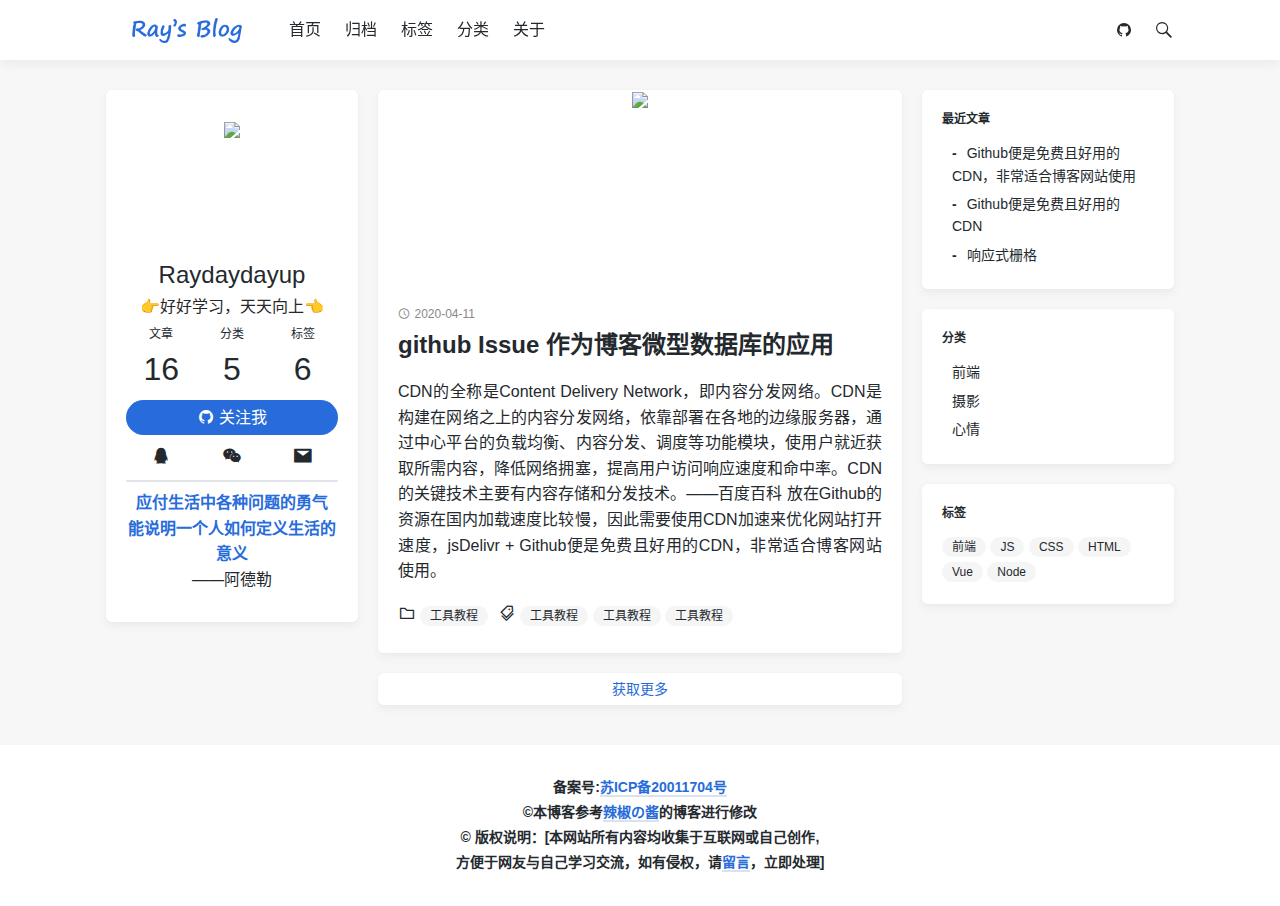
==== index.html @ 5f572e00 "实现主页个人信息卡片动态添加" ====
<!DOCTYPE html>
<html lang="zh-CN">

<head>
  <meta charset="UTF-8">
  <meta name="viewport" content="width=device-width, initial-scale=1.0">
  <title>Ray&#39;s Blog</title>
  <link rel="shortcut icon" href="./favicon.ico" type="image/x-icon">
  <link rel="stylesheet" href="./css/base.css">
  <link rel="stylesheet" href="./css/grid.css">
  <link rel="stylesheet" href="./css/animate.css">
  <link rel="stylesheet" href="./css/iconfont.css">
  <link rel="stylesheet" href="./css/markdown.css">
  <link rel="stylesheet" href="./css/index.css">
  <script src="./js/rem.js"></script>
  <!-- <script src="./lib/lazysizes.min.js" async=""></script> -->
</head>

<body>
  <!-- 头部导航栏 -->
  <header class="common-header">
    <div class="container height-100 clearfix">
      <div class="row">
        <div class="col-2 logo">
          <a href="./index.html">
            <img src="./images/logo362x82.png" alt="">
          </a>
        </div>
        <nav class="col-10 menu">
          <div class="visible-lg clearfix">
            <div class="menu-left fl"></div>
            <div class="menu-right fr"></div>
          </div>
          <div class="hidden-lg menu-not-lg"></div>
        </nav>
      </div>

    </div>


  </header>
  <!-- 主体内容 -->
  <div class="container animated fadeIn">
    <!-- 用来当作padding-top -->
    <div class="row visible-lg" style="height: 80px;"></div>
    <div class="row visible-md" style="height: 140px;"></div>
    <div class="row visible-sm" style="height: 125px;"></div>
    <div class="row">
      <!-- 左边区域 -->
      <div id="left-area" class="col-3-slg col-4-md hidden-sm">
        <div class="card-container person-card-flag"></div>
        <div class="card-container hidden-slg">
          <div class="card-content category-card recent-articles">
            <h6>最近文章</h6>
            <a href="#">Github便是免费且好用的CDN，非常适合博客网站使用</a>
            <a href="#">Github便是免费且好用的CDN</a>
            <a href="#">响应式栅格</a>
          </div>
        </div>
        <div class="card-container hidden-slg">
          <div class="card-content category-card">
            <h6>分类</h6>
            <a href="#">前端</a>
            <a href="#">摄影</a>
            <a href="#">心情</a>
          </div>
        </div>
        <div class="card-container hidden-slg">
          <div class="card-content tags-card">
            <h6>标签</h6>
            <a href="#">前端</a>
            <a href="#">JS</a>
            <a href="#">CSS</a>
            <a href="#">HTML</a>
            <a href="#">Vue</a>
            <a href="#">Node</a>
          </div>
        </div>
      </div>
      <!-- 中间文章列表 -->
      <div id="center-area" class="col-6-slg col-8-md">
        <article class="article-list">
          <div class="card-container">
            <div class="card-content">
              <div class="img-box">
                <img src="https://picsum.photos/1440/900/?random=1&blur=2" class="lazyload" />
              </div>
              <div class="abstract">
                <div class="note-tips">
                  <i class="iconfont icon-time-circle"></i>
                  <h6 class="font-regular">2020-04-11</h6>
                </div>
                <a href="#" class="title">
                  <h2>github Issue 作为博客微型数据库的应用</h2>
                </a>
                <p class="content">CDN的全称是Content Delivery
                  Network，即内容分发网络。CDN是构建在网络之上的内容分发网络，依靠部署在各地的边缘服务器，通过中心平台的负载均衡、内容分发、调度等功能模块，使用户就近获取所需内容，降低网络拥塞，提高用户访问响应速度和命中率。CDN的关键技术主要有内容存储和分发技术。——百度百科
                  放在Github的资源在国内加载速度比较慢，因此需要使用CDN加速来优化网站打开速度，jsDelivr + Github便是免费且好用的CDN，非常适合博客网站使用。</p>
                <div class="category-nav">
                  <div class="level-item">
                    <i class="iconfont icon-folder"></i>
                    <a class="" href="#">工具教程</a>
                  </div>
                  <div class="level-item">
                    <i class="iconfont icon-tags"></i>
                    <a class="" href="#">工具教程</a>
                    <a class="" href="#">工具教程</a>
                    <a class="" href="#">工具教程</a>
                  </div>
                </div>
              </div>
            </div>
          </div>
        </article>
        <div class="card-container">
          <div class="card-content get-more">
            <a href="#">获取更多</a>
          </div>
        </div>
      </div>
      <div class="col-3-slg col-4-md  visible-sm">
        <div class="card-container person-card-flag"></div>
        <div class="card-container hidden-slg">
          <div class="card-content category-card recent-articles">
            <h6>最近文章</h6>
            <a href="#">Github便是免费且好用的CDN，非常适合博客网站使用</a>
            <a href="#">Github便是免费且好用的CDN</a>
            <a href="#">响应式栅格</a>
          </div>
        </div>
        <div class="card-container hidden-slg">
          <div class="card-content category-card">
            <h6>分类</h6>
            <a href="#">前端</a>
            <a href="#">摄影</a>
            <a href="#">心情</a>
          </div>
        </div>
        <div class="card-container hidden-slg">
          <div class="card-content tags-card">
            <h6>标签</h6>
            <a href="#">前端</a>
            <a href="#">JS</a>
            <a href="#">CSS</a>
            <a href="#">HTML</a>
            <a href="#">Vue</a>
            <a href="#">Node</a>
          </div>
        </div>
      </div>
      <!-- 右边区域 -->
      <div id="right-area" class="col-3-slg visible-slg">
        <div class="card-container">
          <div class="card-content category-card recent-articles">
            <h6>最近文章</h6>
            <a href="#">Github便是免费且好用的CDN，非常适合博客网站使用</a>
            <a href="#">Github便是免费且好用的CDN</a>
            <a href="#">响应式栅格</a>
          </div>
        </div>
        <div class="card-container">
          <div class="card-content category-card">
            <h6>分类</h6>
            <a href="#">前端</a>
            <a href="#">摄影</a>
            <a href="#">心情</a>
          </div>
        </div>
        <div class="card-container">
          <div class="card-content tags-card">
            <h6>标签</h6>
            <a href="#">前端</a>
            <a href="#">JS</a>
            <a href="#">CSS</a>
            <a href="#">HTML</a>
            <a href="#">Vue</a>
            <a href="#">Node</a>
          </div>
        </div>
      </div>
    </div>
  </div>
  <script src="./js/element.js"></script>
  <script src="./js/commonHeader.js"></script>
  <script src="./js/commonCard.js"></script>
  <script src="./js/commonFooter.js"></script>
  <script src="./js/fixed.js"></script>
</body>

</html>
---- css/base.css ----
/*css基础样式*/
/*css样式重置*/
body,
div,
ul,
li,
ol,
h1,
h2,
h3,
h4,
h5,
h6,
input,
textarea,
select,
p,
dl,
dt,
dd,
a,
img,
button,
form,
table,
th,
tr,
td,
tbody,
article,
aside,
details,
figcaption,
figure,
footer,
header,
menu,
nav,
section {
  margin: 0;
  padding: 0;
  /*所有盒子采用内减模式*/
  box-sizing: border-box;
}
* {
  box-sizing: border-box;
}
body {
  font-size: 0.16rem;
  color: #24292e;
  font-family: -apple-system, BlinkMacSystemFont, "Segoe UI", "Roboto", "Oxygen", "Ubuntu", "Cantarell", "Fira Sans", "Droid Sans", "Helvetica Neue", "Helvetica", "Arial", sans-serif;
  line-height: 1.6;
  background-color: #f7f7f7;
}
a {
  background-color: initial;
  color: #286cda;
  text-decoration: none;
  border-bottom: 0.02rem solid #dbe2ef;
}
a:active,
a:hover {
  outline-width: 0;
}
a:hover {
  border-bottom: 0.02rem solid #286cda;
}
a:not([href]) {
  color: inherit;
  text-decoration: none;
}
input {
  border: none;
  outline: none;
}
/*废物利用*/
em,
i {
  font-style: normal;
}
/*公共样式*/
.fl {
  float: left;
}
.fr {
  float: right;
}
/*清除浮动*/
.clearfix::before,
.clearfix::after {
  content: "";
  display: block;
  clear: both;
  visibility: hidden;
  line-height: 0;
  height: 0;
}
.fz-48 {
  font-size: 0.48rem;
}
.fz-40 {
  font-size: 0.4rem;
}
h1 {
  font-size: 0.32rem;
}
h2 {
  font-size: 0.24rem;
}
h3 {
  font-size: 0.2rem;
}
h4 {
  font-size: 0.16rem;
}
h5 {
  font-size: 0.14rem;
}
h6 {
  font-size: 0.12rem;
}
.font-light {
  font-weight: 300;
}
.font-regular {
  font-weight: 400;
}
.font-heavy {
  font-weight: 600;
}
.height-100 {
  height: 100%;
}
hr {
  box-sizing: initial;
  overflow: hidden;
  background: transparent;
  height: 0.02rem;
  padding: 0;
  background-color: #e1e4e8;
  border: 0;
  border-radius: 0.02rem;
}
.card-container {
  width: 100%;
  padding: 0.1rem;
}
.card-content {
  position: relative;
  background-color: #fff;
  box-shadow: 0 4px 10px rgba(0, 0, 0, 0.05), 0 0 1px rgba(0, 0, 0, 0.1);
  padding: 0.2rem;
  border-radius: 5px;
}
.common-header {
  position: fixed;
  z-index: 999;
  top: 0;
  left: 0;
  right: 0;
  width: 100%;
  background-color: #fff;
  box-shadow: 0 4px 10px rgba(0, 0, 0, 0.05);
  line-height: 60px;
}
.common-header a {
  color: #24292e;
  border-bottom: none;
}
.common-header a:active,
.common-header a:hover {
  outline-width: 0;
  color: #286cda;
}
.common-header .logo {
  height: 60px;
  padding: 0 0.1rem;
  text-align: center;
}
.common-header .logo img {
  width: 100%;
  max-width: 110px;
  vertical-align: middle;
}
.common-header .menu {
  text-align: center;
  height: 60px;
}
.common-header .menu a {
  padding: 0 0.12rem;
}
.common-header .menu .menu-not-lg {
  width: 100%;
  white-space: nowrap;
  overflow-x: auto;
}
.common-footer {
  margin-top: 0.3rem;
  background-color: #fff;
  text-align: center;
  padding: 0.3rem;
  line-height: 1.8;
}
.personal-info {
  padding-top: 0.3rem;
  padding-bottom: 0.3rem;
  text-align: center;
}
.personal-info a {
  display: block;
  color: #24292e;
  border: none;
}
.personal-info .user-img {
  display: inline-block;
  width: 128px;
  height: 128px;
  border-radius: 50%;
  overflow: hidden;
}
.personal-info .user-img img {
  width: 100%;
}
.personal-info .user-img img:hover {
  transition: transform 0.3s;
  transform: scale(1.1);
}
.personal-info .nav-statistics h6 {
  margin-top: 0.05rem;
}
.personal-info .nav-statistics h2 {
  font-size: 0.32rem;
}
.personal-info .nav-github {
  background-color: #276cda;
  height: 35px;
  margin: 0.05rem 0;
  border-radius: 30px;
  line-height: 35px;
  color: #fff;
}
.personal-info .nav-github > span {
  padding-left: 5px;
}
.personal-info .nav-contact {
  margin-top: 0.05rem;
}
.personal-info .nav-contact i {
  font-size: 0.2rem;
}
.personal-info .words p:not(:last-child) {
  color: #276cda;
}
.category-card h6 {
  margin-bottom: 0.1rem;
}
.category-card a {
  font-size: 0.14rem;
  display: block;
  padding: 0.03rem 0.1rem;
  color: #24292e;
  border-bottom: none;
}
.category-card a:hover {
  color: #286cda;
  background-color: #f5f5f5;
}
.tags-card h6 {
  margin-bottom: 0.1rem;
}
.tags-card a {
  margin: 0.05rem 0;
  font-size: 0.12rem;
  padding: 0.03rem 0.1rem;
  border-radius: 0.15rem;
  color: #24292e;
  border-bottom: none;
  background-color: #f5f5f5;
}
.tags-card a:hover {
  color: #286cda;
}
.recent-articles a::before {
  content: "-";
  font-weight: 600;
  margin-right: 0.1rem;
}
---- css/grid.css ----
html,
body {
	height: 100%;
	width: 100%;
	margin: 0;
	padding: 0;
	left: 0;
	top: 0;
}
.container {
	width: 100%;
	min-width: 320px;
	margin-left: auto;
	margin-right: auto;
}
.container * {
	box-sizing: border-box;
}
.row {
	position: relative;
	width: 100%;
}
.row [class^="col"] {
	float: left;
	min-height: 0.125rem;
}
.row::after {
	content: "";
	display: table;
	clear: both;
}
.col-1,
.col-2,
.col-3,
.col-4,
.col-5,
.col-6,
.col-7,
.col-8,
.col-9,
.col-10,
.col-11,
.col-12,
.col-1-md,
.col-2-md,
.col-3-md,
.col-4-md,
.col-5-md,
.col-6-md,
.col-7-md,
.col-8-md,
.col-9-md,
.col-10-md,
.col-11-md,
.col-12-md,
.col-1-slg,
.col-2-slg,
.col-3-slg,
.col-4-slg,
.col-5-slg,
.col-6-slg,
.col-7-slg,
.col-8-slg,
.col-9-slg,
.col-10-slg .col-11-slg,
.col-12-slg {
	width: 100%;
}
.col-1-sm {
	width: 8.33333333%;
}
.col-2-sm {
	width: 16.66666667%;
}
.col-3-sm {
	width: 25%;
}
.col-4-sm {
	width: 33.33333333%;
}
.col-5-sm {
	width: 41.66666667%;
}
.col-6-sm {
	width: 50%;
}
.col-7-sm {
	width: 58.33333333%;
}
.col-8-sm {
	width: 66.66666667%;
}
.col-9-sm {
	width: 75%;
}
.col-10-sm {
	width: 83.33333333%;
}
.col-11-sm {
	width: 91.66666667%;
}
.col-12-sm {
	width: 100%;
}
.hidden-sm,
.visible-lg,
.visible-md,
.visible-slg {
	display: none;
}
.hidden-md,
.hidden-lg,
.visible-sm,
.hidden-slg {
	display: block;
}
@media only screen and (min-width: 768px) {
	.container {
		width: 96%;
	}
	.col-1-md {
		width: 8.33333333%;
	}
	.col-2-md {
		width: 16.66666667%;
	}
	.col-3-md {
		width: 25%;
	}
	.col-4-md {
		width: 33.33333333%;
	}
	.col-5-md {
		width: 41.66666667%;
	}
	.col-6-md {
		width: 50%;
	}
	.col-7-md {
		width: 58.33333333%;
	}
	.col-8-md {
		width: 66.66666667%;
	}
	.col-9-md {
		width: 75%;
	}
	.col-10-md {
		width: 83.33333333%;
	}
	.col-11-md {
		width: 91.66666667%;
	}
	.col-12-md {
		width: 100%;
	}
	.hidden-sm,
	.hidden-lg,
	.visible-md,
	.hidden-slg {
		display: block;
	}
	.hidden-md,
	.visible-sm,
	.visible-lg,
	.visible-slg {
		display: none;
	}
}
@media only screen and (min-width: 960px) {
	.container {
		width: 90%;
	}
	.col-1 {
		width: 8.33333333%;
	}
	.col-2 {
		width: 16.66666667%;
	}
	.col-3 {
		width: 25%;
	}
	.col-4 {
		width: 33.33333333%;
	}
	.col-5 {
		width: 41.66666667%;
	}
	.col-6 {
		width: 50%;
	}
	.col-7 {
		width: 58.33333333%;
	}
	.col-8 {
		width: 66.66666667%;
	}
	.col-9 {
		width: 75%;
	}
	.col-10 {
		width: 83.33333333%;
	}
	.col-11 {
		width: 91.66666667%;
	}
	.col-12 {
		width: 100%;
	}
	.hidden-lg,
	.visible-sm,
	.visible-md,
	.visible-slg {
		display: none;
	}
	.hidden-md,
	.visible-lg,
	.hidden-slg {
		display: block;
	}
}
@media only screen and (min-width: 1280px) {
	.container {
		width: 85%;
		max-width: 1280px;
	}
	.col-1-slg {
		width: 8.33333333%;
	}
	.col-2-slg {
		width: 16.66666667%;
	}
	.col-3-slg {
		width: 25%;
	}
	.col-4-slg {
		width: 33.33333333%;
	}
	.col-5-slg {
		width: 41.66666667%;
	}
	.col-6-slg {
		width: 50%;
	}
	.col-7-slg {
		width: 58.33333333%;
	}
	.col-8-slg {
		width: 66.66666667%;
	}
	.col-9-slg {
		width: 75%;
	}
	.col-10-slg {
		width: 83.33333333%;
	}
	.col-11-slg {
		width: 91.66666667%;
	}
	.col-12-slg {
		width: 100%;
	}
	.hidden-slg {
		display: none;
	}
	.visible-slg {
		display: block;
	}
}
---- css/iconfont.css ----
@font-face {
	font-family: "iconfont";
	src: url("[data-uri]")
		format("woff2"); /* iOS 4.1- */
}

.iconfont {
	font-family: "iconfont" !important;
	font-size: 16px;
	font-style: normal;
	-webkit-font-smoothing: antialiased;
	-moz-osx-font-smoothing: grayscale;
}

.icon-search:before {
	content: "\e731";
}

.icon-check-circle:before {
	content: "\e77d";
}

.icon-close-circle:before {
	content: "\e77e";
}

.icon-frown:before {
	content: "\e77f";
}

.icon-info-circle:before {
	content: "\e780";
}

.icon-left-circle:before {
	content: "\e781";
}

.icon-down-circle:before {
	content: "\e782";
}

.icon-minus-circle:before {
	content: "\e783";
}

.icon-meh:before {
	content: "\e784";
}

.icon-plus-circle:before {
	content: "\e785";
}

.icon-question-circle:before {
	content: "\e786";
}

.icon-right-circle:before {
	content: "\e787";
}

.icon-smile:before {
	content: "\e788";
}

.icon-time-circle:before {
	content: "\e789";
}

.icon-timeout:before {
	content: "\e78a";
}

.icon-earth:before {
	content: "\e78b";
}

.icon-up-circle:before {
	content: "\e78c";
}

.icon-warning-circle:before {
	content: "\e78d";
}

.icon-sync:before {
	content: "\e78e";
}

.icon-reload:before {
	content: "\e78f";
}

.icon-logout:before {
	content: "\e790";
}

.icon-eye:before {
	content: "\e791";
}

.icon-location:before {
	content: "\e792";
}

.icon-user:before {
	content: "\e7ae";
}

.icon-solution:before {
	content: "\e7b5";
}

.icon-file-add:before {
	content: "\e7b7";
}

.icon-file-image:before {
	content: "\e7b8";
}

.icon-file-markdown:before {
	content: "\e7b9";
}

.icon-file:before {
	content: "\e7bb";
}

.icon-file-text:before {
	content: "\e7ba";
}

.icon-filter:before {
	content: "\e7c7";
}

.icon-unlock:before {
	content: "\e7c9";
}

.icon-lock:before {
	content: "\e7ca";
}

.icon-folder:before {
	content: "\e7d1";
}

.icon-folder-open:before {
	content: "\e7d2";
}

.icon-calendar:before {
	content: "\e7d3";
}

.icon-read:before {
	content: "\e7d8";
}

.icon-mail:before {
	content: "\e7de";
}

.icon-heart:before {
	content: "\e7df";
}

.icon-edit:before {
	content: "\e7e1";
}

.icon-tag:before {
	content: "\e7e4";
}

.icon-tags:before {
	content: "\e7e5";
}

.icon-fullscreen:before {
	content: "\e7ec";
}

.icon-fullscreen-exit:before {
	content: "\e7ed";
}

.icon-doubleleft:before {
	content: "\e7ee";
}

.icon-doubleright:before {
	content: "\e7ef";
}

.icon-upload:before {
	content: "\e7f0";
}

.icon-vertical-align-top:before {
	content: "\e7f1";
}

.icon-download:before {
	content: "\e7f2";
}

.icon-indent:before {
	content: "\e7f3";
}

.icon-outdent:before {
	content: "\e7f4";
}

.icon-menu:before {
	content: "\e7f5";
}

.icon-unorderedlist:before {
	content: "\e7f6";
}

.icon-orderedlist:before {
	content: "\e7f7";
}

.icon-mail-fill:before {
	content: "\e86f";
}

.icon-apple:before {
	content: "\e87e";
}

.icon-android:before {
	content: "\e87f";
}

.icon-Gitlab:before {
	content: "\e880";
}

.icon-HTML-fill:before {
	content: "\e881";
}

.icon-QQ:before {
	content: "\e882";
}

.icon-weibo:before {
	content: "\e883";
}

.icon-wechat-fill:before {
	content: "\e884";
}

.icon-github-fill:before {
	content: "\e885";
}
---- css/markdown.css ----
.markdown-body {
  -ms-text-size-adjust: 100%;
  -webkit-text-size-adjust: 100%;
  font-size: 0.16rem;
  padding: 0.25rem;
  color: #24292e;
  font-family: -apple-system, BlinkMacSystemFont, "Segoe UI", "Roboto", "Oxygen", "Ubuntu", "Cantarell", "Fira Sans", "Droid Sans", "Helvetica Neue", "Helvetica", "Arial", sans-serif;
  line-height: 1.6;
  word-wrap: break-word;
}
.markdown-body * {
  box-sizing: border-box;
}
.markdown-body .octicon {
  display: inline-block;
  fill: currentColor;
  vertical-align: text-bottom;
}
.markdown-body .anchor {
  float: left;
  line-height: 1;
  margin-left: -0.2rem;
  padding-right: 0.04rem;
  border: none;
}
.markdown-body .anchor:focus {
  outline: none;
}
.markdown-body h1 .octicon-link,
.markdown-body h2 .octicon-link,
.markdown-body h3 .octicon-link,
.markdown-body h4 .octicon-link,
.markdown-body h5 .octicon-link,
.markdown-body h6 .octicon-link {
  color: #1f8dc3;
  vertical-align: middle;
  visibility: hidden;
}
.markdown-body h1:hover .anchor,
.markdown-body h2:hover .anchor,
.markdown-body h3:hover .anchor,
.markdown-body h4:hover .anchor,
.markdown-body h5:hover .anchor,
.markdown-body h6:hover .anchor {
  border: none;
}
.markdown-body h1:hover .anchor .octicon-link,
.markdown-body h2:hover .anchor .octicon-link,
.markdown-body h3:hover .anchor .octicon-link,
.markdown-body h4:hover .anchor .octicon-link,
.markdown-body h5:hover .anchor .octicon-link,
.markdown-body h6:hover .anchor .octicon-link {
  visibility: visible;
}
.markdown-body h1:hover .anchor .octicon-link:before,
.markdown-body h2:hover .anchor .octicon-link:before,
.markdown-body h3:hover .anchor .octicon-link:before,
.markdown-body h4:hover .anchor .octicon-link:before,
.markdown-body h5:hover .anchor .octicon-link:before,
.markdown-body h6:hover .anchor .octicon-link:before {
  width: 0.16rem;
  height: 0.16rem;
  content: "#";
  font-weight: normal;
  display: inline-block;
}
.markdown-body h1,
.markdown-body h2,
.markdown-body h3,
.markdown-body h4,
.markdown-body h5,
.markdown-body h6 {
  margin-top: 0.24rem;
  margin-bottom: 0.16rem;
  font-weight: 600;
  line-height: 1.35;
}
.markdown-body h1,
.markdown-body h2 {
  padding-bottom: 0.05rem;
  border-bottom: 0.01rem solid #eaecef;
}
.markdown-body h1 {
  font-size: 0.32rem;
}
.markdown-body h2 {
  font-size: 0.24rem;
}
.markdown-body h3 {
  font-size: 0.2rem;
}
.markdown-body h4 {
  font-size: 0.16rem;
}
.markdown-body h5 {
  font-size: 0.14rem;
}
.markdown-body h6 {
  font-size: 0.12rem;
}
.markdown-body a {
  background-color: initial;
  color: #2d75ff;
  text-decoration: none;
  border-bottom: 0.02rem solid #dbe2ef;
}
.markdown-body a:active,
.markdown-body a:hover {
  outline-width: 0;
}
.markdown-body a:hover {
  border-bottom: 0.02rem solid #2d75ff;
}
.markdown-body a:not([href]) {
  color: inherit;
  text-decoration: none;
}
.markdown-body details {
  display: block;
}
.markdown-body summary {
  display: list-item;
}
.markdown-body details summary {
  cursor: pointer;
}
.markdown-body strong {
  font-weight: 600;
}
.markdown-body img {
  border-style: none;
  max-width: 100%;
  box-sizing: initial;
  background-color: #fff;
}
.markdown-body img[align="right"] {
  padding-left: 0.2rem;
}
.markdown-body img[align="left"] {
  padding-right: 0.2rem;
}
.markdown-body hr {
  box-sizing: initial;
  overflow: hidden;
  background: transparent;
  height: 0.25em;
  padding: 0;
  margin: 0.24rem 0;
  background-color: #e1e4e8;
  border: 0;
}
.markdown-body hr:after,
.markdown-body hr:before {
  display: table;
  content: "";
}
.markdown-body hr:after {
  clear: both;
}
.markdown-body input {
  font: inherit;
  margin: 0;
  overflow: visible;
  font-family: inherit;
  font-size: inherit;
  line-height: inherit;
}
.markdown-body input::-webkit-inner-spin-button,
.markdown-body input::-webkit-outer-spin-button {
  margin: 0;
  -webkit-appearance: none;
  appearance: none;
}
.markdown-body [type="checkbox"] {
  box-sizing: border-box;
  padding: 0;
}
.markdown-body ol,
.markdown-body ul {
  padding-left: 2em;
}
.markdown-body li {
  word-wrap: break-all;
}
.markdown-body li > p {
  margin-top: 0.16rem;
}
.markdown-body li + li {
  margin-top: 0.25em;
}
.markdown-body dl {
  padding: 0;
}
.markdown-body dl dt {
  padding: 0;
  margin-top: 0.16rem;
  font-size: 1em;
  font-style: italic;
  font-weight: 600;
}
.markdown-body dl dd {
  padding: 0 0.16rem;
  margin-bottom: 0.16rem;
}
.markdown-body table {
  border-spacing: 0;
  border-collapse: collapse;
  display: block;
  width: 100%;
  overflow: auto;
}
.markdown-body table td,
.markdown-body table th {
  padding: 0.06rem 0.13rem;
  border: 0.01rem solid #dfe2e5;
}
.markdown-body table th {
  font-weight: 600;
}
.markdown-body table tr {
  background-color: #fff;
  border-top: 0.01rem solid #c6cbd1;
}
.markdown-body table tr:nth-child(2n) {
  background-color: #f6f8fa;
}
.markdown-body kbd {
  display: inline-block;
  padding: 3px 5px;
  font: 11px SFMono-Regular, Consolas, Liberation Mono, Menlo, monospace;
  line-height: 0.1rem;
  color: #444d56;
  vertical-align: middle;
  background-color: #fafbfc;
  border: 1px solid #d1d5da;
  border-radius: 3px;
  box-shadow: inset 0 -1px 0 #d1d5da;
}
.markdown-body blockquote {
  margin: 0;
  padding: 1em 1em;
  background-color: #fafafa;
  color: #6a737d;
  border-left: 0.25em solid #dfe2e5;
}
.markdown-body blockquote > :first-child {
  margin-top: 0;
}
.markdown-body blockquote > :last-child {
  margin-bottom: 0;
}
.markdown-body code,
.markdown-body pre {
  font-family: "Inconsolata", "Consolas", "Monaco", monospace;
  font-size: 0.14rem;
}
.markdown-body code {
  padding: 0.2em 0.4em;
  margin: 0;
  font-size: 85%;
  background-color: #f2f2f2;
  border-radius: 3px;
  color: #ff2450;
}
.markdown-body pre {
  margin-top: 0;
  margin-bottom: 0;
  padding: 1em 2em;
  tab-size: 2em;
  -o-tab-size: 2em;
  -moz-tab-size: 2em;
  overflow: auto;
  line-height: 1.5;
  border-radius: 5px;
  background: #282c34;
  word-wrap: normal;
}
.markdown-body pre > code {
  font-size: 100%;
  word-break: normal;
  white-space: pre;
  background: transparent;
}
.markdown-body pre code {
  display: inline;
  max-width: auto;
  padding: 0;
  margin: 0;
  overflow: visible;
  line-height: inherit;
  word-wrap: normal;
  background-color: initial;
  border: 0;
  color: #abb2bf;
}
.markdown-body mark {
  padding: 0.1em 0.1em;
  margin: 0;
  border-radius: 3px;
  background-color: #fff3b4;
}
.markdown-body .task-list-item {
  list-style-type: none;
}
.markdown-body .task-list-item input {
  margin: 0 0.2em 0.25em -1.6em;
  vertical-align: middle;
}
.markdown-body .task-list-item + .task-list-item {
  margin-top: 3px;
}
.markdown-body blockquote,
.markdown-body details,
.markdown-body dl,
.markdown-body ol,
.markdown-body p,
.markdown-body pre,
.markdown-body table,
.markdown-body ul {
  margin-top: 0;
  margin-bottom: 0.16rem;
}
.markdown-body :checked + .radio-label {
  position: relative;
  z-index: 1;
  border-color: #0366d6;
}
.markdown-body > :first-child {
  margin-top: 0 !important;
}
.markdown-body > :last-child {
  margin-bottom: 0 !important;
}
.markdown-body:after,
.markdown-body:before {
  display: table;
  content: "";
}
.markdown-body:after {
  clear: both;
}
.markdown-body .hljs {
  display: block;
  overflow-x: auto;
  color: #abb2bf;
  background: #282c34;
}
.markdown-body .hljs-keyword,
.markdown-body .hljs-operator {
  color: #f92672;
}
.markdown-body .hljs-pattern-match {
  color: #f92672;
}
.markdown-body .hljs-pattern-match .hljs-constructor {
  color: #61aeee;
}
.markdown-body .hljs-function {
  color: #61aeee;
}
.markdown-body .hljs-function .hljs-params {
  color: #a6e22e;
}
.markdown-body .hljs-function .hljs-params .hljs-typing {
  color: #fd971f;
}
.markdown-body .hljs-module-access .hljs-module {
  color: #7e57c2;
}
.markdown-body .hljs-constructor {
  color: #e2b93d;
}
.markdown-body .hljs-constructor .hljs-string {
  color: #9ccc65;
}
.markdown-body .hljs-comment,
.markdown-body .hljs-quote {
  color: #b18eb1;
  font-style: italic;
}
.markdown-body .hljs-doctag,
.markdown-body .hljs-formula {
  color: #c678dd;
}
.markdown-body .hljs-section,
.markdown-body .hljs-name,
.markdown-body .hljs-selector-tag,
.markdown-body .hljs-deletion,
.markdown-body .hljs-subst {
  color: #e06c75;
}
.markdown-body .hljs-literal {
  color: #56b6c2;
}
.markdown-body .hljs-string,
.markdown-body .hljs-regexp,
.markdown-body .hljs-addition,
.markdown-body .hljs-attribute,
.markdown-body .hljs-meta-string {
  color: #98c379;
}
.markdown-body .hljs-built_in,
.markdown-body .hljs-class .hljs-title {
  color: #e6c07b;
}
.markdown-body .hljs-attr,
.markdown-body .hljs-variable,
.markdown-body .hljs-template-variable,
.markdown-body .hljs-type,
.markdown-body .hljs-selector-class,
.markdown-body .hljs-selector-attr,
.markdown-body .hljs-selector-pseudo,
.markdown-body .hljs-number {
  color: #d19a66;
}
.markdown-body .hljs-symbol,
.markdown-body .hljs-bullet,
.markdown-body .hljs-link,
.markdown-body .hljs-meta,
.markdown-body .hljs-selector-id,
.markdown-body .hljs-title {
  color: #61aeee;
}
.markdown-body .hljs-emphasis {
  font-style: italic;
}
.markdown-body .hljs-strong {
  font-weight: bold;
}
.markdown-body .hljs-link {
  text-decoration: underline;
}
---- css/index.css ----
.article-list .card-content {
  padding: 0;
  overflow: hidden;
}
.article-list .img-box {
  position: relative;
  width: 100%;
  overflow: hidden;
  text-align: center;
  height: 2rem;
}
.article-list .img-box img {
  width: 100%;
}
.article-list .abstract {
  padding: 0.1rem 0.2rem;
  background-color: #fff;
}
.article-list .abstract .note-tips {
  color: #888;
}
.article-list .abstract .note-tips i {
  font-size: 0.12rem;
}
.article-list .abstract .note-tips h6 {
  display: inline;
}
.article-list .abstract .title {
  display: block;
  color: #24292e;
  font-size: 0.32rem;
  margin-bottom: 0.15rem;
  border: none;
}
.article-list .abstract .title:hover {
  color: #2d75ff;
  border: none;
}
.article-list .abstract .content {
  text-align: justify;
}
.article-list .abstract .category-nav {
  margin: 0.15rem 0;
}
.article-list .abstract .category-nav .level-item {
  display: inline-block;
  margin-right: 0.05rem;
}
.article-list .abstract .category-nav .level-item i {
  font-size: 0.18rem;
}
.article-list .abstract .category-nav .level-item a {
  font-size: 0.12rem;
  padding: 0.03rem 0.1rem;
  border-radius: 0.15rem;
  color: #24292e;
  border-bottom: none;
  background-color: #f5f5f5;
}
.article-list .abstract .category-nav .level-item a:hover {
  color: #2d75ff;
}
.get-more {
  padding: 0.05rem;
  text-align: center;
  font-size: 0.14rem;
}
.get-more a {
  border: none;
}
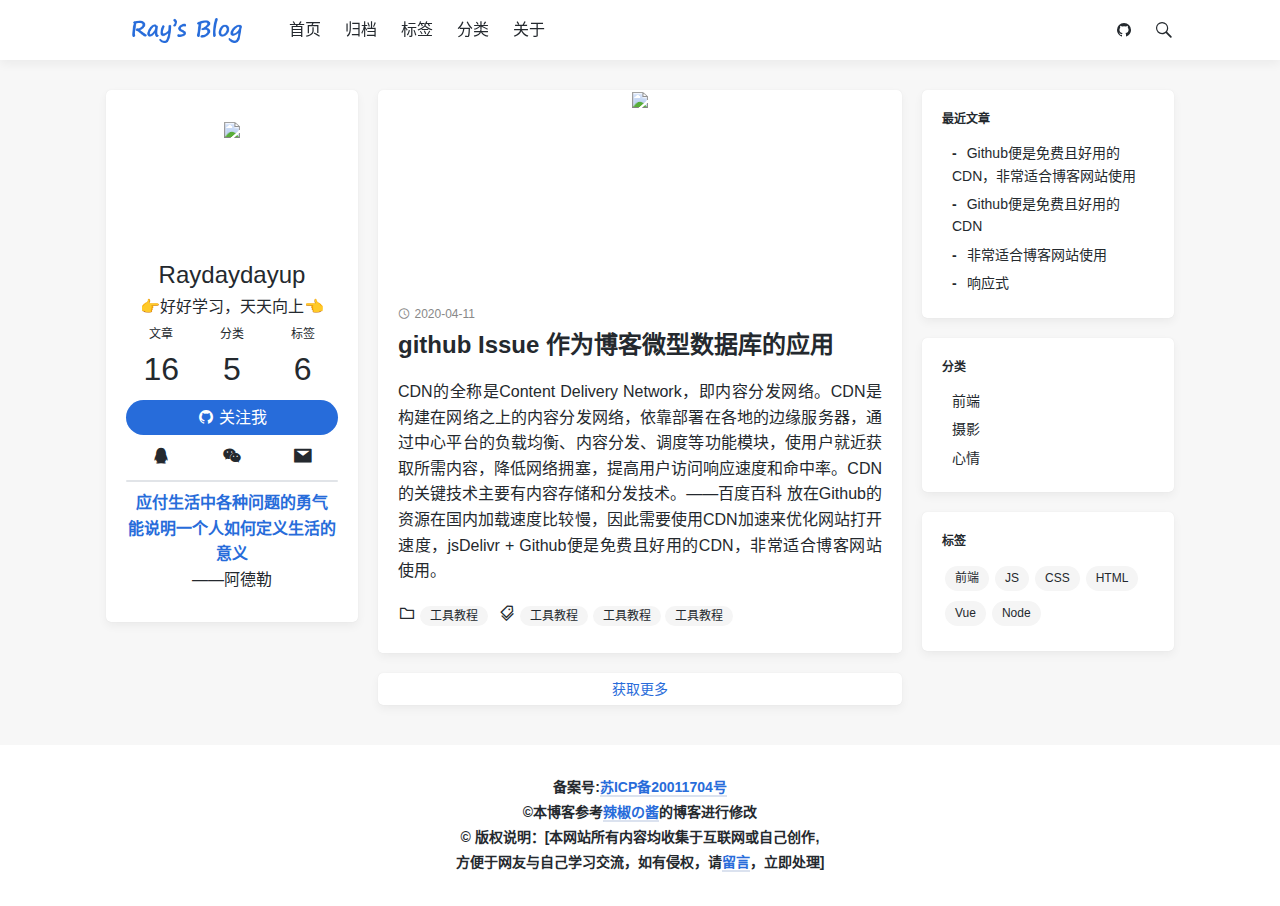
==== commit 692c1f42: "主页卡片动态添加" ====
--- a/index.html
+++ b/index.html
@@ -49,33 +49,9 @@
       <!-- 左边区域 -->
       <div id="left-area" class="col-3-slg col-4-md hidden-sm">
         <div class="card-container person-card-flag"></div>
-        <div class="card-container hidden-slg">
-          <div class="card-content category-card recent-articles">
-            <h6>最近文章</h6>
-            <a href="#">Github便是免费且好用的CDN，非常适合博客网站使用</a>
-            <a href="#">Github便是免费且好用的CDN</a>
-            <a href="#">响应式栅格</a>
-          </div>
-        </div>
-        <div class="card-container hidden-slg">
-          <div class="card-content category-card">
-            <h6>分类</h6>
-            <a href="#">前端</a>
-            <a href="#">摄影</a>
-            <a href="#">心情</a>
-          </div>
-        </div>
-        <div class="card-container hidden-slg">
-          <div class="card-content tags-card">
-            <h6>标签</h6>
-            <a href="#">前端</a>
-            <a href="#">JS</a>
-            <a href="#">CSS</a>
-            <a href="#">HTML</a>
-            <a href="#">Vue</a>
-            <a href="#">Node</a>
-          </div>
-        </div>
+        <div class="card-container hidden-slg recent-card-flag"></div>
+        <div class="card-container hidden-slg category-card-flag"></div>
+        <div class="card-container hidden-slg tags-card-flag"></div>
       </div>
       <!-- 中间文章列表 -->
       <div id="center-area" class="col-6-slg col-8-md">
@@ -120,63 +96,15 @@
       </div>
       <div class="col-3-slg col-4-md  visible-sm">
         <div class="card-container person-card-flag"></div>
-        <div class="card-container hidden-slg">
-          <div class="card-content category-card recent-articles">
-            <h6>最近文章</h6>
-            <a href="#">Github便是免费且好用的CDN，非常适合博客网站使用</a>
-            <a href="#">Github便是免费且好用的CDN</a>
-            <a href="#">响应式栅格</a>
-          </div>
-        </div>
-        <div class="card-container hidden-slg">
-          <div class="card-content category-card">
-            <h6>分类</h6>
-            <a href="#">前端</a>
-            <a href="#">摄影</a>
-            <a href="#">心情</a>
-          </div>
-        </div>
-        <div class="card-container hidden-slg">
-          <div class="card-content tags-card">
-            <h6>标签</h6>
-            <a href="#">前端</a>
-            <a href="#">JS</a>
-            <a href="#">CSS</a>
-            <a href="#">HTML</a>
-            <a href="#">Vue</a>
-            <a href="#">Node</a>
-          </div>
-        </div>
+        <div class="card-container hidden-slg recent-card-flag"></div>
+        <div class="card-container hidden-slg category-card-flag"></div>
+        <div class="card-container hidden-slg tags-card-flag"></div>
       </div>
       <!-- 右边区域 -->
       <div id="right-area" class="col-3-slg visible-slg">
-        <div class="card-container">
-          <div class="card-content category-card recent-articles">
-            <h6>最近文章</h6>
-            <a href="#">Github便是免费且好用的CDN，非常适合博客网站使用</a>
-            <a href="#">Github便是免费且好用的CDN</a>
-            <a href="#">响应式栅格</a>
-          </div>
-        </div>
-        <div class="card-container">
-          <div class="card-content category-card">
-            <h6>分类</h6>
-            <a href="#">前端</a>
-            <a href="#">摄影</a>
-            <a href="#">心情</a>
-          </div>
-        </div>
-        <div class="card-container">
-          <div class="card-content tags-card">
-            <h6>标签</h6>
-            <a href="#">前端</a>
-            <a href="#">JS</a>
-            <a href="#">CSS</a>
-            <a href="#">HTML</a>
-            <a href="#">Vue</a>
-            <a href="#">Node</a>
-          </div>
-        </div>
+        <div class="card-container recent-card-flag"></div>
+        <div class="card-container category-card-flag"></div>
+        <div class="card-container tags-card-flag"></div>
       </div>
     </div>
   </div>
--- a/css/base.css
+++ b/css/base.css
@@ -269,7 +269,8 @@
   margin-bottom: 0.1rem;
 }
 .tags-card a {
-  margin: 0.05rem 0;
+  display: inline-block;
+  margin: 0.05rem 0.03rem;
   font-size: 0.12rem;
   padding: 0.03rem 0.1rem;
   border-radius: 0.15rem;
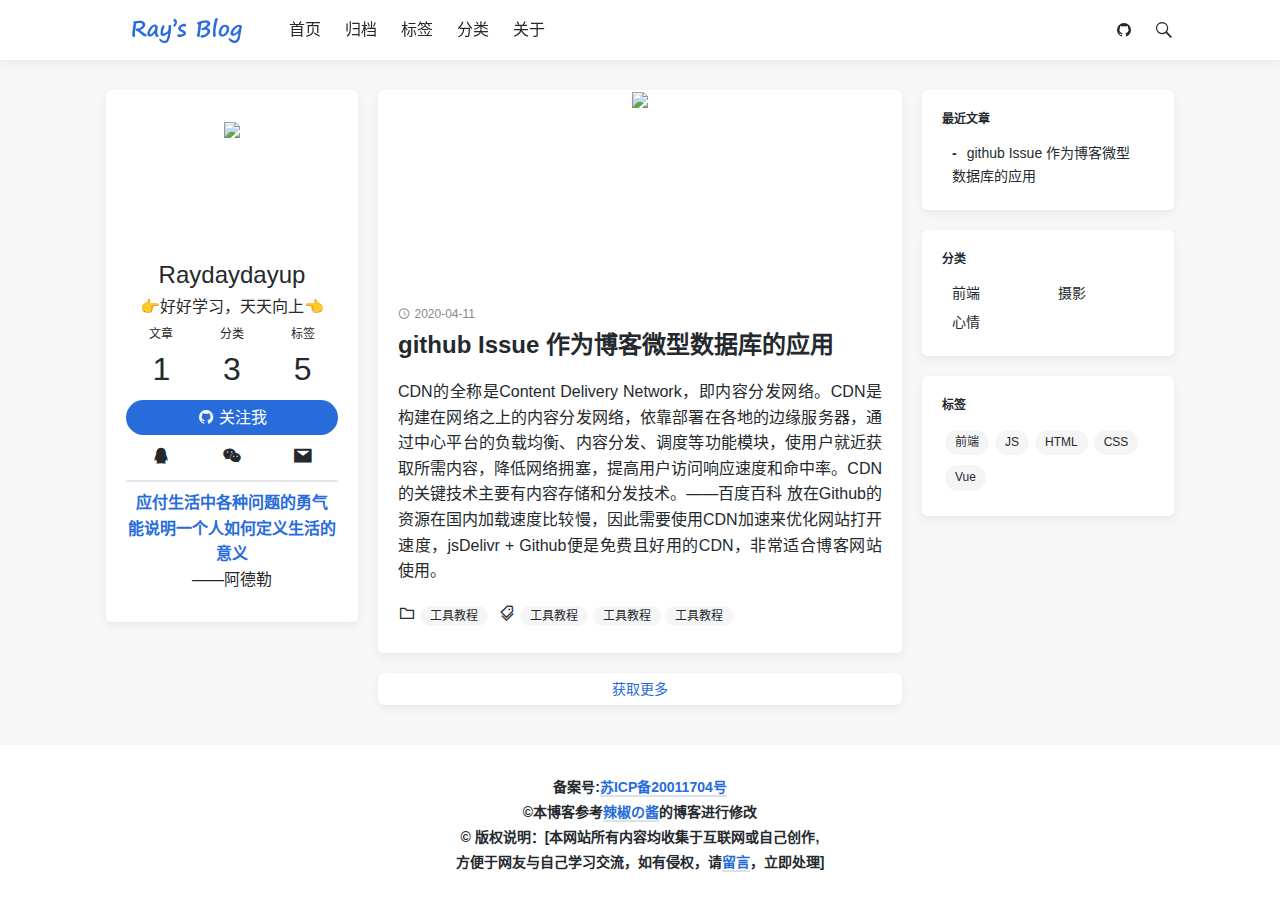
==== commit 283d56ff: "json数据动态生成和一半的动态文章列表" ====
--- a/index.html
+++ b/index.html
@@ -13,11 +13,34 @@
   <link rel="stylesheet" href="./css/markdown.css">
   <link rel="stylesheet" href="./css/index.css">
   <script src="./js/rem.js"></script>
-  <!-- <script src="./lib/lazysizes.min.js" async=""></script> -->
+  <script src="./js/element.js"></script>
 </head>
 
 <body>
   <!-- 头部导航栏 -->
+  <div id="mask" class="mask">
+    <div class="spinner">
+      <div class="spinner-container container1">
+        <div class="circle1"></div>
+        <div class="circle2"></div>
+        <div class="circle3"></div>
+        <div class="circle4"></div>
+      </div>
+      <div class="spinner-container container2">
+        <div class="circle1"></div>
+        <div class="circle2"></div>
+        <div class="circle3"></div>
+        <div class="circle4"></div>
+      </div>
+      <div class="spinner-container container3">
+        <div class="circle1"></div>
+        <div class="circle2"></div>
+        <div class="circle3"></div>
+        <div class="circle4"></div>
+      </div>
+    </div>
+  </div>
+
   <header class="common-header">
     <div class="container height-100 clearfix">
       <div class="row">
@@ -55,7 +78,7 @@
       </div>
       <!-- 中间文章列表 -->
       <div id="center-area" class="col-6-slg col-8-md">
-        <article class="article-list">
+        <article id="articles-flag" class="article-list">
           <div class="card-container">
             <div class="card-content">
               <div class="img-box">
@@ -75,13 +98,13 @@
                 <div class="category-nav">
                   <div class="level-item">
                     <i class="iconfont icon-folder"></i>
-                    <a class="" href="#">工具教程</a>
+                    <a href="#">工具教程</a>
                   </div>
                   <div class="level-item">
                     <i class="iconfont icon-tags"></i>
-                    <a class="" href="#">工具教程</a>
-                    <a class="" href="#">工具教程</a>
-                    <a class="" href="#">工具教程</a>
+                    <a href="#">工具教程</a>
+                    <a href="#">工具教程</a>
+                    <a href="#">工具教程</a>
                   </div>
                 </div>
               </div>
@@ -108,11 +131,9 @@
       </div>
     </div>
   </div>
-  <script src="./js/element.js"></script>
-  <script src="./js/commonHeader.js"></script>
-  <script src="./js/commonCard.js"></script>
-  <script src="./js/commonFooter.js"></script>
+  <script src="./js/loadScript.js"></script>
   <script src="./js/fixed.js"></script>
+  <script src="./js/index.js"></script>
 </body>
 
 </html>--- a/css/base.css
+++ b/css/base.css
@@ -201,6 +201,33 @@
   padding: 0.3rem;
   line-height: 1.8;
 }
+.loading {
+  height: 2rem;
+  text-align: center;
+  line-height: 2rem;
+}
+.loading span {
+  display: inline-block;
+  margin: 0 0.1rem;
+  width: 0.2rem;
+  height: 0.2rem;
+  border-radius: 50%;
+}
+.loading span:nth-child(1) {
+  background-color: #096dd9;
+}
+.loading span:nth-child(2) {
+  background-color: #1890ff;
+}
+.loading span:nth-child(3) {
+  background-color: #40a9ff;
+}
+.loading span:nth-child(4) {
+  background-color: #69c0ff;
+}
+.loading span:nth-child(5) {
+  background-color: #91d5ff;
+}
 .personal-info {
   padding-top: 0.3rem;
   padding-bottom: 0.3rem;
@@ -256,7 +283,8 @@
 }
 .category-card a {
   font-size: 0.14rem;
-  display: block;
+  display: inline-block;
+  width: 50%;
   padding: 0.03rem 0.1rem;
   color: #24292e;
   border-bottom: none;
@@ -281,8 +309,110 @@
 .tags-card a:hover {
   color: #286cda;
 }
+.recent-articles a {
+  display: block;
+  width: 100%;
+}
 .recent-articles a::before {
   content: "-";
   font-weight: 600;
   margin-right: 0.1rem;
 }
+.mask {
+  position: fixed;
+  background-color: rgba(255, 255, 255, 0.85);
+  left: 0;
+  right: 0;
+  top: 0;
+  bottom: 0;
+  z-index: 9999;
+}
+.spinner {
+  margin: 2rem auto;
+  width: 1rem;
+  height: 1rem;
+  position: relative;
+}
+.container1 > div,
+.container2 > div,
+.container3 > div {
+  width: 0.2rem;
+  height: 0.2rem;
+  background-color: #1890ff;
+  border-radius: 100%;
+  position: absolute;
+  animation: bouncedelay 1.2s infinite ease-in-out;
+  animation-fill-mode: both;
+}
+.spinner .spinner-container {
+  position: absolute;
+  width: 100%;
+  height: 100%;
+}
+.container2 {
+  transform: rotateZ(45deg);
+}
+.container3 {
+  transform: rotateZ(90deg);
+}
+.circle1 {
+  top: 0;
+  left: 0;
+}
+.circle2 {
+  top: 0;
+  right: 0;
+}
+.circle3 {
+  right: 0;
+  bottom: 0;
+}
+.circle4 {
+  left: 0;
+  bottom: 0;
+}
+.container2 .circle1 {
+  animation-delay: -1.1s;
+}
+.container3 .circle1 {
+  animation-delay: -1s;
+}
+.container1 .circle2 {
+  animation-delay: -0.9s;
+}
+.container2 .circle2 {
+  animation-delay: -0.8s;
+}
+.container3 .circle2 {
+  animation-delay: -0.7s;
+}
+.container1 .circle3 {
+  animation-delay: -0.6s;
+}
+.container2 .circle3 {
+  animation-delay: -0.5s;
+}
+.container3 .circle3 {
+  animation-delay: -0.4s;
+}
+.container1 .circle4 {
+  animation-delay: -0.3s;
+}
+.container2 .circle4 {
+  animation-delay: -0.2s;
+}
+.container3 .circle4 {
+  animation-delay: -0.1s;
+}
+@keyframes bouncedelay {
+  0%,
+  80%,
+  100% {
+    transform: scale(0);
+    -webkit-transform: scale(0);
+  }
+  40% {
+    transform: scale(1);
+    -webkit-transform: scale(1);
+  }
+}
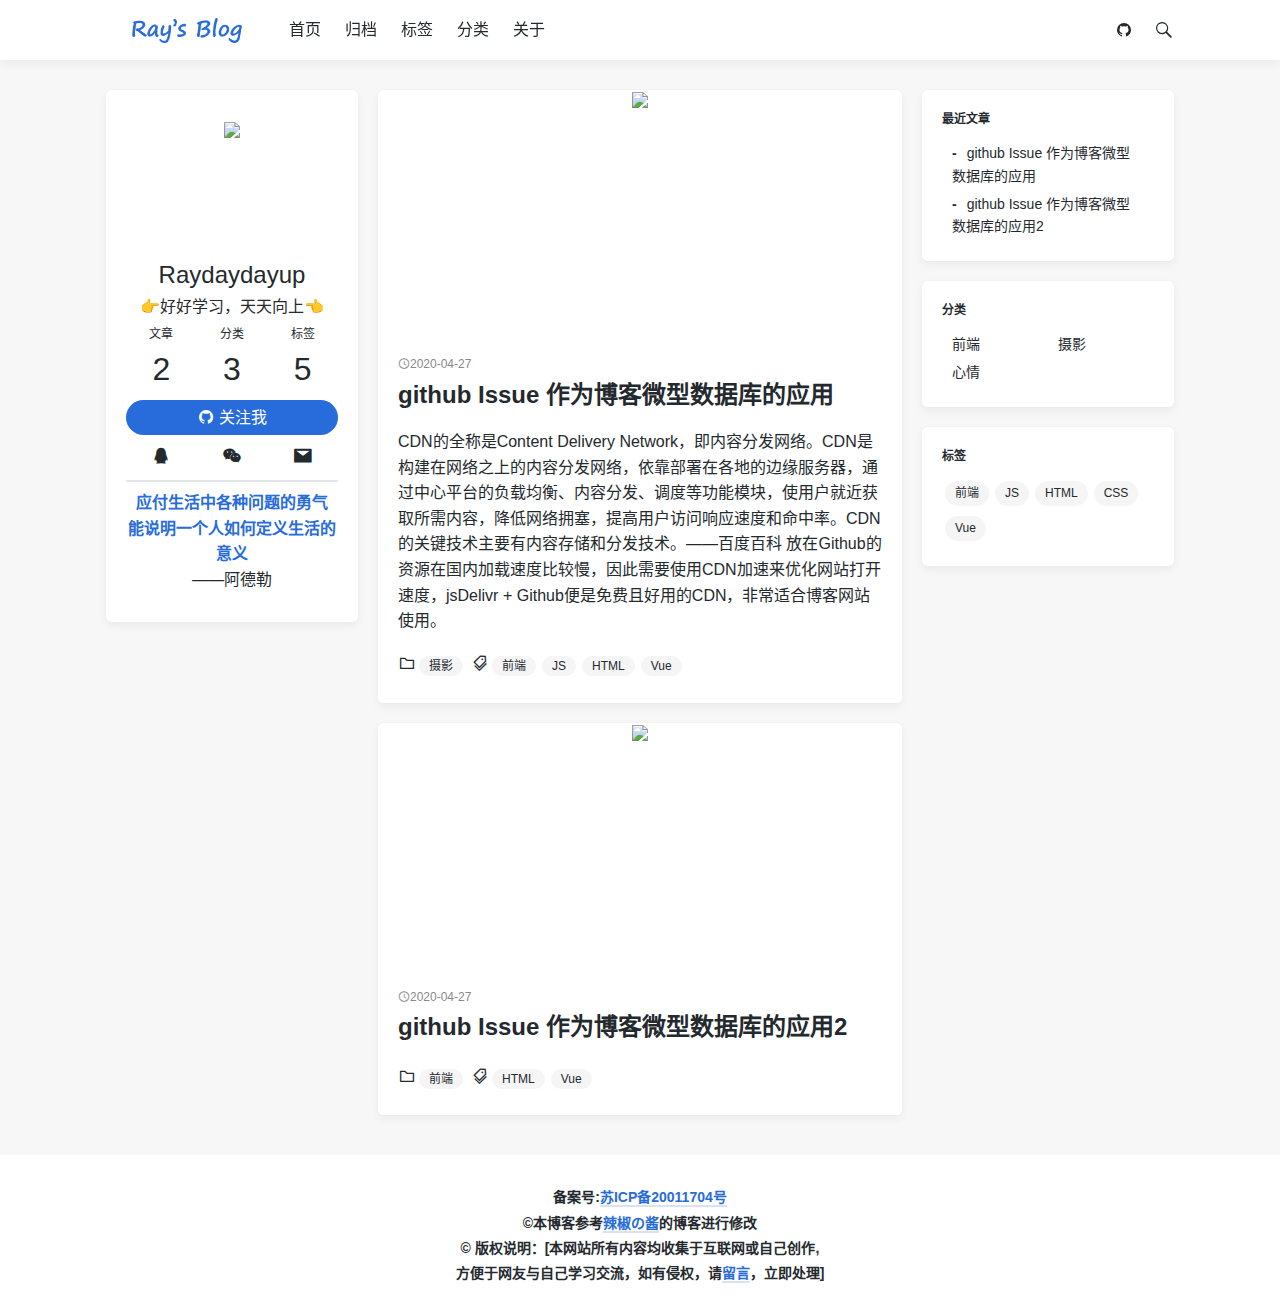
==== commit c0f20ae6: "动态跳转的功能的实现" ====
--- a/index.html
+++ b/index.html
@@ -78,44 +78,12 @@
       </div>
       <!-- 中间文章列表 -->
       <div id="center-area" class="col-6-slg col-8-md">
-        <article id="articles-flag" class="article-list">
-          <div class="card-container">
-            <div class="card-content">
-              <div class="img-box">
-                <img src="https://picsum.photos/1440/900/?random=1&blur=2" class="lazyload" />
-              </div>
-              <div class="abstract">
-                <div class="note-tips">
-                  <i class="iconfont icon-time-circle"></i>
-                  <h6 class="font-regular">2020-04-11</h6>
-                </div>
-                <a href="#" class="title">
-                  <h2>github Issue 作为博客微型数据库的应用</h2>
-                </a>
-                <p class="content">CDN的全称是Content Delivery
-                  Network，即内容分发网络。CDN是构建在网络之上的内容分发网络，依靠部署在各地的边缘服务器，通过中心平台的负载均衡、内容分发、调度等功能模块，使用户就近获取所需内容，降低网络拥塞，提高用户访问响应速度和命中率。CDN的关键技术主要有内容存储和分发技术。——百度百科
-                  放在Github的资源在国内加载速度比较慢，因此需要使用CDN加速来优化网站打开速度，jsDelivr + Github便是免费且好用的CDN，非常适合博客网站使用。</p>
-                <div class="category-nav">
-                  <div class="level-item">
-                    <i class="iconfont icon-folder"></i>
-                    <a href="#">工具教程</a>
-                  </div>
-                  <div class="level-item">
-                    <i class="iconfont icon-tags"></i>
-                    <a href="#">工具教程</a>
-                    <a href="#">工具教程</a>
-                    <a href="#">工具教程</a>
-                  </div>
-                </div>
-              </div>
-            </div>
-          </div>
-        </article>
-        <div class="card-container">
+        <article id="articles-flag" class="article-list"></article>
+        <!-- <div class="card-container">
           <div class="card-content get-more">
             <a href="#">获取更多</a>
           </div>
-        </div>
+        </div> -->
       </div>
       <div class="col-3-slg col-4-md  visible-sm">
         <div class="card-container person-card-flag"></div>
@@ -133,7 +101,7 @@
   </div>
   <script src="./js/loadScript.js"></script>
   <script src="./js/fixed.js"></script>
-  <script src="./js/index.js"></script>
+  <!-- <script src="./js/index.js"></script> -->
 </body>
 
 </html>--- a/css/base.css
+++ b/css/base.css
@@ -278,7 +278,8 @@
 .personal-info .words p:not(:last-child) {
   color: #276cda;
 }
-.category-card h6 {
+.category-card h6,
+.category-card h4 {
   margin-bottom: 0.1rem;
 }
 .category-card a {
@@ -293,7 +294,8 @@
   color: #286cda;
   background-color: #f5f5f5;
 }
-.tags-card h6 {
+.tags-card h6,
+.tags-card h4 {
   margin-bottom: 0.1rem;
 }
 .tags-card a {
--- a/css/index.css
+++ b/css/index.css
@@ -7,7 +7,8 @@
   width: 100%;
   overflow: hidden;
   text-align: center;
-  height: 2rem;
+  min-height: 2.5rem;
+  max-height: 3rem;
 }
 .article-list .img-box img {
   width: 100%;
@@ -50,6 +51,7 @@
   font-size: 0.18rem;
 }
 .article-list .abstract .category-nav .level-item a {
+  margin: 0 0.03rem;
   font-size: 0.12rem;
   padding: 0.03rem 0.1rem;
   border-radius: 0.15rem;
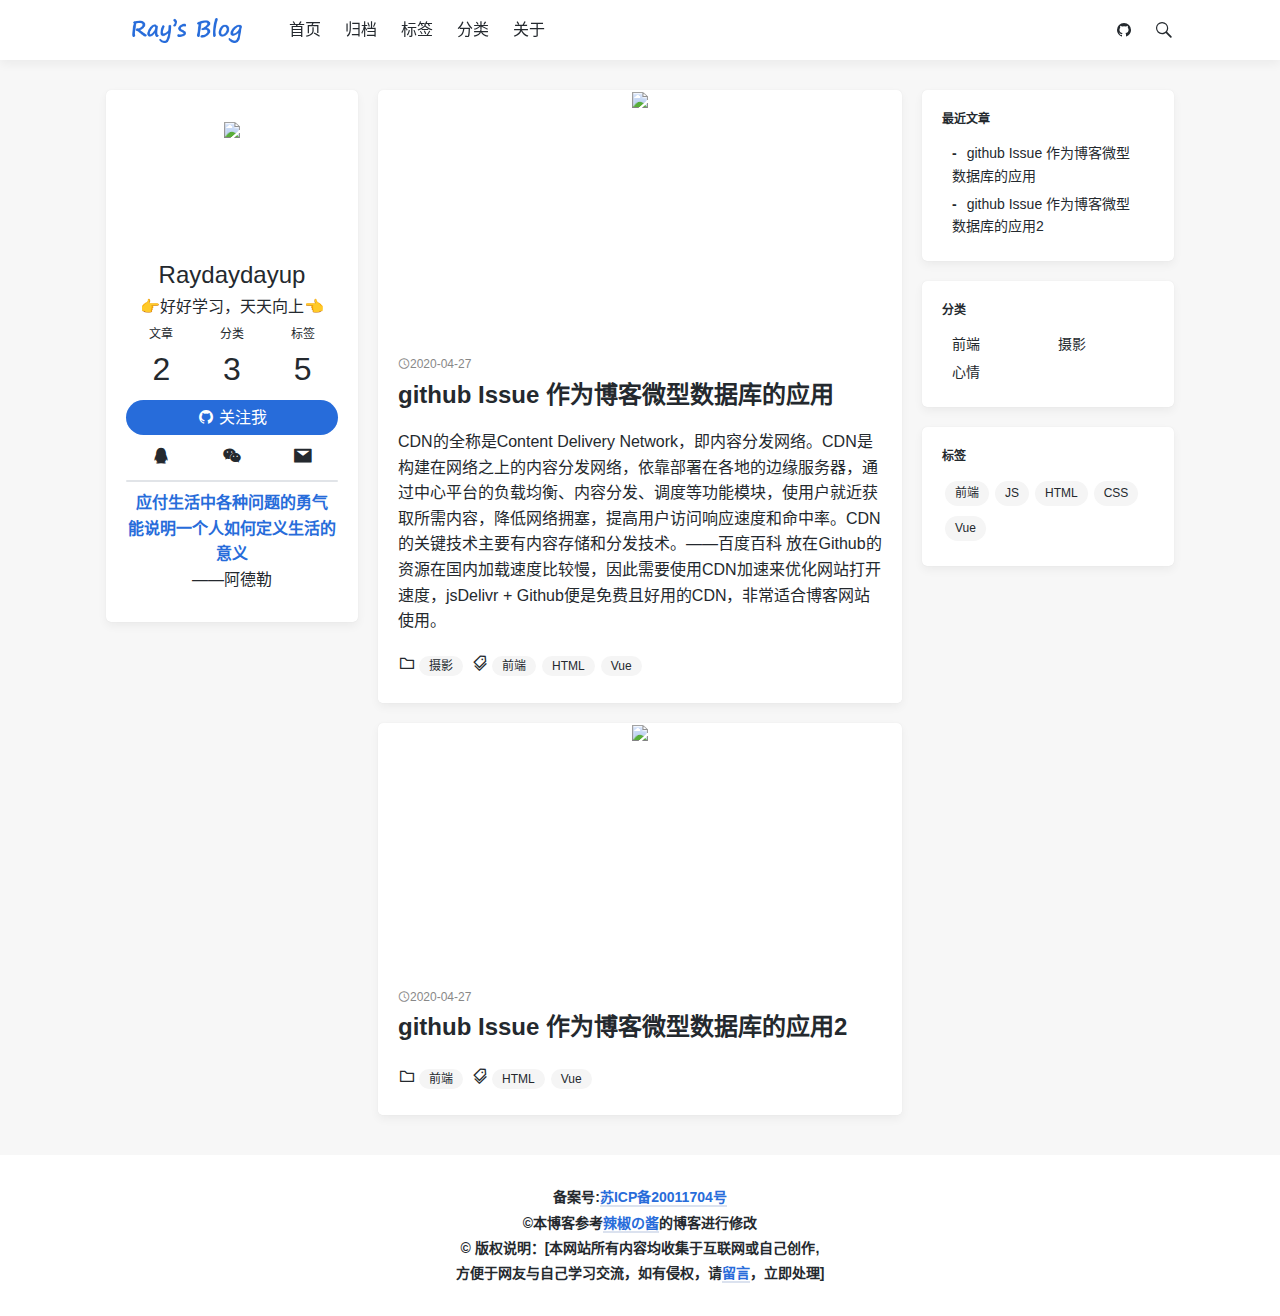
==== commit 82aa1d1f: "博客主体功能完成，准备开始上传功能的完成" ====
--- a/index.html
+++ b/index.html
@@ -8,12 +8,12 @@
   <link rel="shortcut icon" href="./favicon.ico" type="image/x-icon">
   <link rel="stylesheet" href="./css/base.css">
   <link rel="stylesheet" href="./css/grid.css">
-  <link rel="stylesheet" href="./css/animate.css">
   <link rel="stylesheet" href="./css/iconfont.css">
   <link rel="stylesheet" href="./css/markdown.css">
   <link rel="stylesheet" href="./css/index.css">
   <script src="./js/rem.js"></script>
   <script src="./js/element.js"></script>
+  <script src="./js/commonFunction.js"></script>
 </head>
 
 <body>
@@ -63,7 +63,7 @@
 
   </header>
   <!-- 主体内容 -->
-  <div class="container animated fadeIn">
+  <div class="container">
     <!-- 用来当作padding-top -->
     <div class="row visible-lg" style="height: 80px;"></div>
     <div class="row visible-md" style="height: 140px;"></div>
@@ -99,9 +99,8 @@
       </div>
     </div>
   </div>
-  <script src="./js/loadScript.js"></script>
+  <script src="./js/main.js"></script>
   <script src="./js/fixed.js"></script>
-  <!-- <script src="./js/index.js"></script> -->
 </body>
 
 </html>--- a/css/base.css
+++ b/css/base.css
@@ -311,6 +311,9 @@
 .tags-card a:hover {
   color: #286cda;
 }
+.tags-card a.current {
+  color: #286cda;
+}
 .recent-articles a {
   display: block;
   width: 100%;
